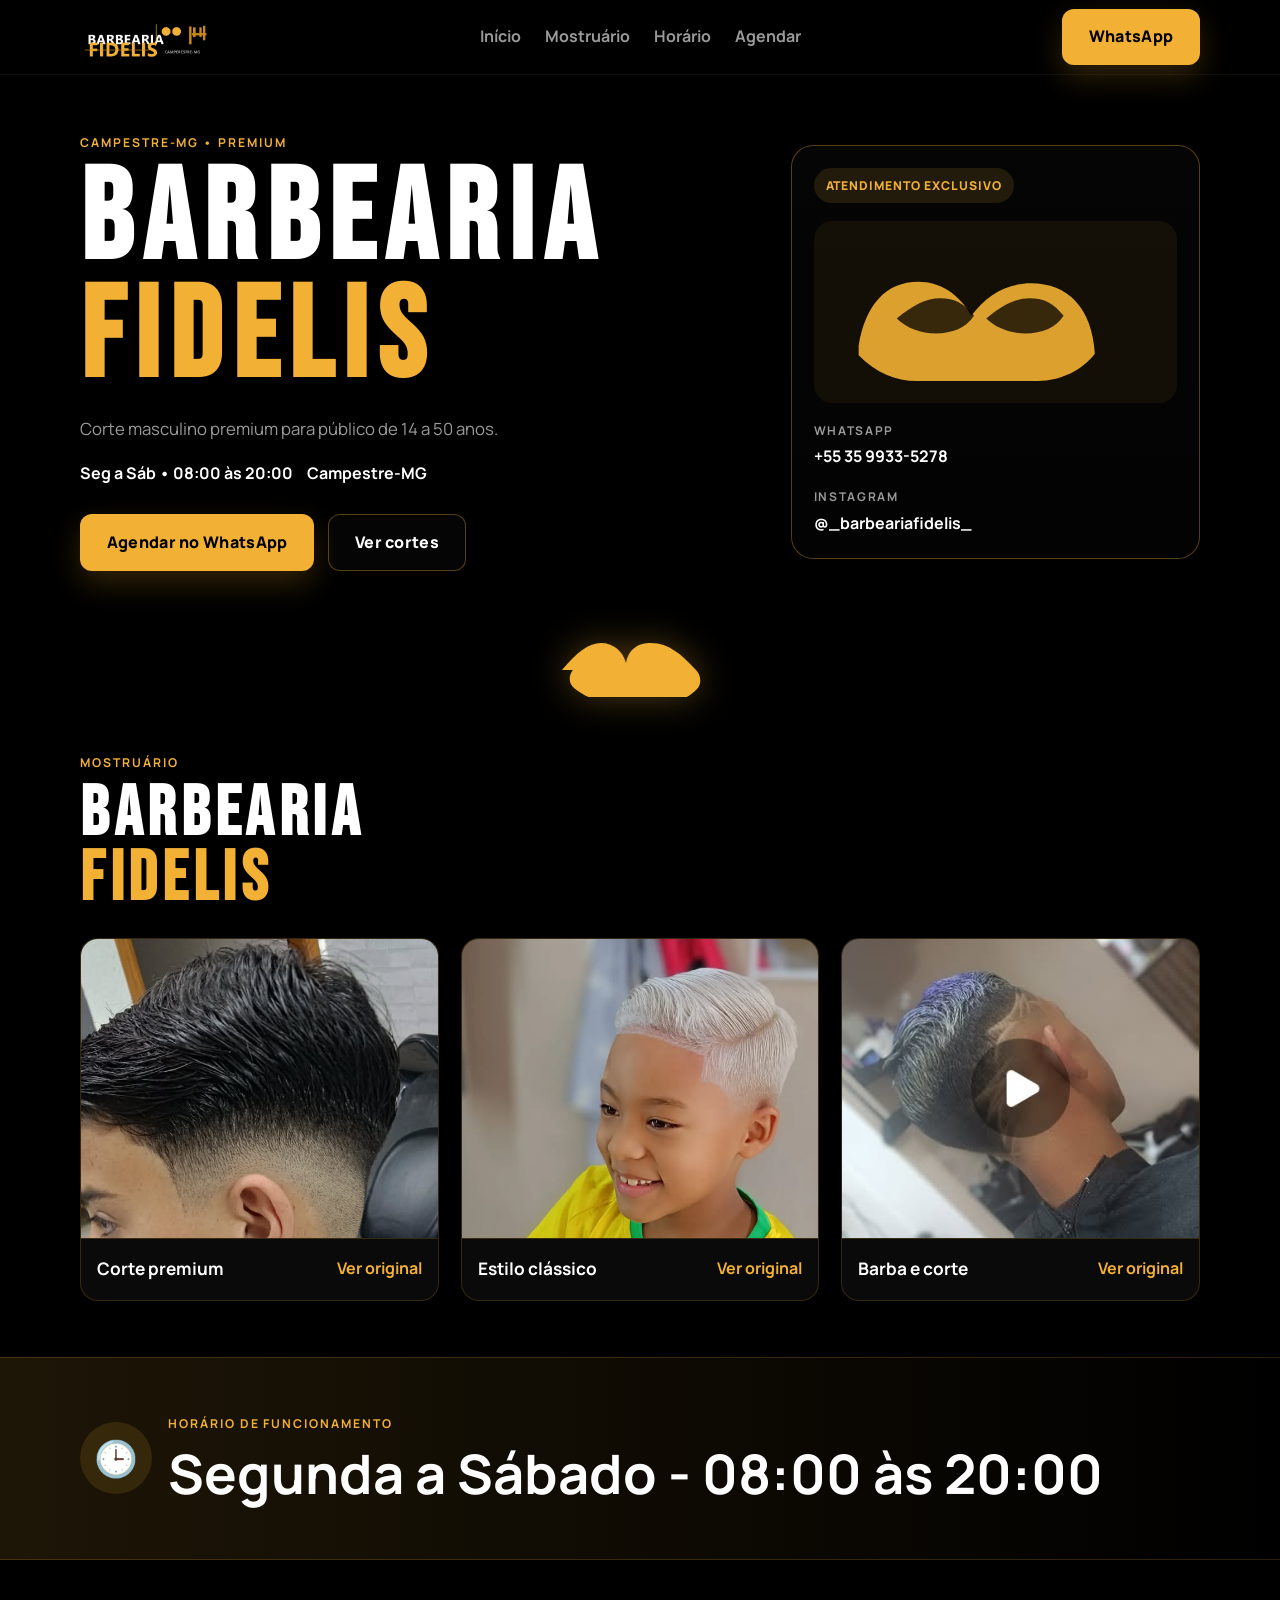
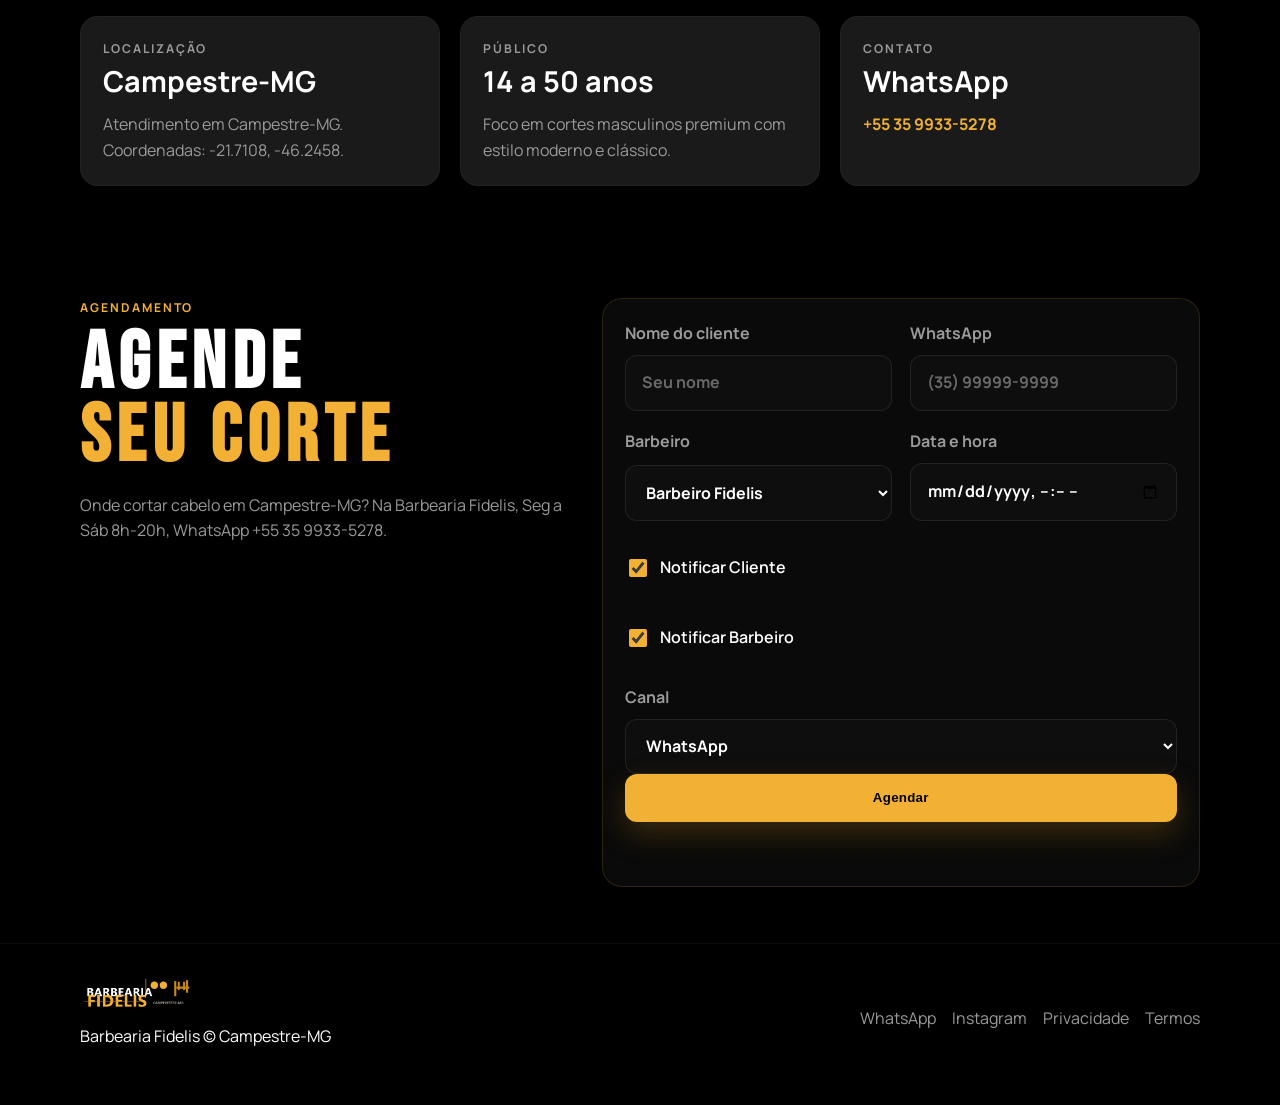
==== index.html @ bf9246a9 "Add files via upload" ====
<!DOCTYPE html>
<html lang="pt-BR">
  <head>
    <meta charset="UTF-8" />
    <meta name="viewport" content="width=device-width, initial-scale=1.0" />
    <title>Barbearia Fidelis | Campestre-MG | Corte Masculino Premium 14-50 Anos | Seg a Sáb 8h-20h</title>
    <meta name="description" content="Barbearia Fidelis em Campestre-MG. Cortes premium 14-50 anos. Seg a Sáb 8h-20h. Agende online no WhatsApp +55 35 9933-5278 com lembrete 1h antes para cliente e barbeiro." />
    <meta name="robots" content="index, follow, max-image-preview:large" />
    <meta name="theme-color" content="#F2B134" />
    <meta name="geo.region" content="BR-MG" />
    <meta name="geo.placename" content="Campestre" />
    <meta name="geo.position" content="-21.7108;-46.2458" />
    <meta name="ICBM" content="-21.7108, -46.2458" />
    <link rel="canonical" href="https://barbeariafidelis.com.br/" />
    <link rel="icon" type="image/png" href="logo.png" />
    <link rel="manifest" href="manifest.json" />
    <link rel="preconnect" href="https://fonts.googleapis.com" />
    <link rel="preconnect" href="https://fonts.gstatic.com" crossorigin />
    <link href="https://fonts.googleapis.com/css2?family=Bebas+Neue&family=Manrope:wght@400;500;600;700;800&display=swap" rel="stylesheet" />
    <meta property="og:type" content="website" />
    <meta property="og:title" content="Barbearia Fidelis Campestre-MG" />
    <meta property="og:description" content="Barbearia Fidelis em Campestre-MG. Cortes premium 14-50 anos. Seg a Sáb 8h-20h. Agende online no WhatsApp +55 35 9933-5278." />
    <meta property="og:url" content="https://barbeariafidelis.com.br/" />
    <meta property="og:image" content="https://barbeariafidelis.com.br/logo.png" />
    <meta property="og:locale" content="pt_BR" />
    <meta property="og:site_name" content="Barbearia Fidelis" />
    <meta name="twitter:card" content="summary_large_image" />
    <meta name="twitter:title" content="Barbearia Fidelis" />
    <meta name="twitter:description" content="Barbearia Fidelis em Campestre-MG. Seg a Sáb 8h-20h." />
    <meta name="twitter:image" content="https://barbeariafidelis.com.br/logo.png" />
    <script type="application/ld+json">
      {
        "@context": "https://schema.org",
        "@type": "BarberShop",
        "name": "Barbearia Fidelis",
        "logo": "https://barbeariafidelis.com.br/logo.png",
        "image": "https://barbeariafidelis.com.br/logo.png",
        "telephone": "+5535993335278",
        "url": "https://barbeariafidelis.com.br/",
        "priceRange": "$$",
        "address": {
          "@type": "PostalAddress",
          "addressLocality": "Campestre",
          "addressRegion": "MG",
          "addressCountry": "BR"
        },
        "geo": {
          "@type": "GeoCoordinates",
          "latitude": "-21.7108",
          "longitude": "-46.2458"
        },
        "sameAs": [
          "https://www.instagram.com/_barbeariafidelis_/"
        ],
        "openingHours": "Mo-Sa 08:00-20:00",
        "audience": "14-50 anos"
      }
    </script>
    <script type="application/ld+json">
      {
        "@context": "https://schema.org",
        "@type": "FAQPage",
        "mainEntity": [
          {
            "@type": "Question",
            "name": "Onde fica a Barbearia Fidelis?",
            "acceptedAnswer": {
              "@type": "Answer",
              "text": "Em Campestre-MG, WhatsApp +55 35 9933-5278."
            }
          },
          {
            "@type": "Question",
            "name": "Qual o horário de funcionamento?",
            "acceptedAnswer": {
              "@type": "Answer",
              "text": "Segunda a Sábado das 8h às 20h."
            }
          },
          {
            "@type": "Question",
            "name": "A Barbearia Fidelis envia lembrete antes do corte?",
            "acceptedAnswer": {
              "@type": "Answer",
              "text": "Sim, mensagem automática 1h antes via WhatsApp para cliente e barbeiro."
            }
          },
          {
            "@type": "Question",
            "name": "Qual público atende a Barbearia Fidelis?",
            "acceptedAnswer": {
              "@type": "Answer",
              "text": "Público de 14 a 50 anos."
            }
          }
        ]
      }
    </script>
    <link rel="stylesheet" href="style.css" />
  </head>
  <body>
    <header class="topbar">
      <div class="container header-wrap">
        <a class="brand" href="#inicio" aria-label="Barbearia Fidelis home">
          <img src="logo.png" alt="Barbearia Fidelis" />
        </a>
        <nav class="main-nav" aria-label="Navegação principal">
          <a href="#inicio">Início</a>
          <a href="#mostruario">Mostruário</a>
          <a href="#horario">Horário</a>
          <a href="#agendar">Agendar</a>
        </nav>
        <a class="btn btn-primary header-cta" href="https://wa.me/5535993335278" target="_blank" rel="noreferrer">WhatsApp</a>
      </div>
    </header>

    <main id="inicio">
      <section class="hero section-space">
        <div class="container hero-grid">
          <div class="hero-copy">
            <p class="eyebrow">Campestre-MG • Premium</p>
            <h1>
              <span class="title-white">BARBEARIA</span>
              <span class="title-gold">FIDELIS</span>
            </h1>
            <p class="lead">Corte masculino premium para público de 14 a 50 anos.</p>
            <div class="hero-meta">
              <span>Seg a Sáb • 08:00 às 20:00</span>
              <span>Campestre-MG</span>
            </div>
            <div class="hero-actions">
              <a class="btn btn-primary" href="https://wa.me/5535993335278" target="_blank" rel="noreferrer">Agendar no WhatsApp</a>
              <a class="btn btn-secondary" href="#mostruario">Ver cortes</a>
            </div>
          </div>
          <div class="hero-card">
            <div class="card-tag">Atendimento exclusivo</div>
            <div class="badge-box">
              <svg viewBox="0 0 256 118" aria-hidden="true">
                <path d="M27 83c5-30 20-47 44-47 16 0 30 9 39 25 11-15 26-24 44-24 27 0 45 18 47 52-9 12-25 20-42 20H70c-16 0-30-6-43-19Z" fill="#F2B134" opacity="0.9"/>
                <path d="M55 63c12-10 22-15 32-15 11 0 18 4 25 13-6 9-16 13-28 13-11 0-22-4-29-11Zm66 0c12-10 22-15 32-15 11 0 18 4 25 13-6 9-16 13-28 13-11 0-22-4-29-11Z" fill="#000" opacity="0.75"/>
              </svg>
            </div>
            <div class="hero-contact">
              <strong>WhatsApp</strong>
              <a href="https://wa.me/5535993335278" target="_blank" rel="noreferrer">+55 35 9933-5278</a>
            </div>
            <div class="hero-contact">
              <strong>Instagram</strong>
              <a href="https://www.instagram.com/_barbeariafidelis_/" target="_blank" rel="noreferrer">@_barbeariafidelis_</a>
            </div>
          </div>
        </div>
      </section>

      <div class="container section-divider" aria-hidden="true">
        <span class="mustache-icon">
          <svg viewBox="0 0 180 60" aria-hidden="true">
            <path d="M12 33c15-18 27-27 39-27 12 0 22 8 25 20 3-15 13-20 25-20 18 0 31 12 45 27 5 5 6 14 1 19-8 8-16 12-25 12H56c-11 0-22-5-32-13-5-4-6-12-1-18Z" fill="#F2B134"/>
          </svg>
        </span>
      </div>

      <section id="mostruario" class="section-space">
        <div class="container">
          <div class="section-head">
            <p class="eyebrow">Mostruário</p>
            <h2><span class="title-white">BARBEARIA</span> <span class="title-gold">FIDELIS</span></h2>
          </div>
          <div class="gallery-grid">
            <article class="gallery-card">
              <img src="img/corte1.jpg" alt="Corte masculino da Barbearia Fidelis" />
              <div class="gallery-meta">
                <h3>Corte premium</h3>
                <a href="https://www.instagram.com/_barbeariafidelis_/p/DMU-SZ0szNK/" target="_blank" rel="noreferrer">Ver original</a>
              </div>
            </article>
            <article class="gallery-card">
              <img src="img/corte2.jpg" alt="Estilo masculino da Barbearia Fidelis" />
              <div class="gallery-meta">
                <h3>Estilo clássico</h3>
                <a href="https://www.instagram.com/_barbeariafidelis_/p/DC40hojyrNd/" target="_blank" rel="noreferrer">Ver original</a>
              </div>
            </article>
            <article class="gallery-card">
              <img src="img/corte3.jpg" alt="Corte e barba da Barbearia Fidelis" />
              <div class="gallery-meta">
                <h3>Barba e corte</h3>
                <a href="https://www.instagram.com/_barbeariafidelis_/reel/DGG9KWeyF3O/" target="_blank" rel="noreferrer">Ver original</a>
              </div>
            </article>
          </div>
        </div>
      </section>

      <section id="horario" class="section-space highlight-block">
        <div class="container horario-wrap">
          <div class="clock-icon" aria-hidden="true">🕒</div>
          <div>
            <p class="eyebrow">Horário de funcionamento</p>
            <h2>Segunda a Sábado - 08:00 às 20:00</h2>
          </div>
        </div>
      </section>

      <section class="section-space info-grid-section">
        <div class="container info-grid">
          <div class="info-card">
            <p class="eyebrow">Localização</p>
            <h3>Campestre-MG</h3>
            <p>Atendimento em Campestre-MG. Coordenadas: -21.7108, -46.2458.</p>
          </div>
          <div class="info-card">
            <p class="eyebrow">Público</p>
            <h3>14 a 50 anos</h3>
            <p>Foco em cortes masculinos premium com estilo moderno e clássico.</p>
          </div>
          <div class="info-card">
            <p class="eyebrow">Contato</p>
            <h3>WhatsApp</h3>
            <p><a href="https://wa.me/5535993335278">+55 35 9933-5278</a></p>
          </div>
        </div>
      </section>

      <section id="agendar" class="section-space">
        <div class="container agenda-wrap">
          <div class="agenda-copy">
            <p class="eyebrow">Agendamento</p>
            <h2><span class="title-white">AGENDE</span> <span class="title-gold">SEU CORTE</span></h2>
            <p class="aeo-copy">Onde cortar cabelo em Campestre-MG? Na Barbearia Fidelis, Seg a Sáb 8h-20h, WhatsApp +55 35 9933-5278.</p>
          </div>
          <form id="agendaForm" class="agenda-form">
            <div class="form-grid">
              <label>
                <span>Nome do cliente</span>
                <input type="text" name="nomeCliente" id="nomeCliente" placeholder="Seu nome" required />
              </label>
              <label>
                <span>WhatsApp</span>
                <input type="tel" name="telefoneCliente" id="telefoneCliente" placeholder="(35) 99999-9999" required />
              </label>
              <label>
                <span>Barbeiro</span>
                <select name="barbeiro" id="barbeiro" required>
                  <option value="Barbeiro Fidelis">Barbeiro Fidelis</option>
                </select>
              </label>
              <label>
                <span>Data e hora</span>
                <input type="datetime-local" name="dataHora" id="dataHora" required />
              </label>
            </div>

            <div class="check-row">
              <label class="check-item"><input type="checkbox" name="notificarCliente" id="notificarCliente" checked /> Notificar Cliente</label>
              <label class="check-item"><input type="checkbox" name="notificarBarbeiro" id="notificarBarbeiro" checked /> Notificar Barbeiro</label>
            </div>

            <label>
              <span>Canal</span>
              <select name="canal" id="canal">
                <option value="WhatsApp">WhatsApp</option>
                <option value="Notificação do Navegador">Notificação do Navegador</option>
              </select>
            </label>

            <button type="submit" class="btn btn-primary btn-block">Agendar</button>
            <p id="formStatus" class="form-status" aria-live="polite"></p>
          </form>
        </div>
      </section>
    </main>

    <footer class="site-footer">
      <div class="container footer-wrap">
        <div>
          <img src="logo.png" alt="Barbearia Fidelis" class="footer-logo" />
          <p>Barbearia Fidelis © Campestre-MG</p>
        </div>
        <div class="footer-links">
          <a href="https://wa.me/5535993335278" target="_blank" rel="noreferrer">WhatsApp</a>
          <a href="https://www.instagram.com/_barbeariafidelis_/" target="_blank" rel="noreferrer">Instagram</a>
          <a href="privacidade.html">Privacidade</a>
          <a href="termos.html">Termos</a>
        </div>
      </div>
    </footer>

    <script src="main.js"></script>
  </body>
</html>
---- style.css ----
:root {
  --bg: #000000;
  --bg-soft: #0A0A0A;
  --bg-card: #1A1A1A;
  --gold: #F2B134;
  --gold-hover: #E9A42C;
  --gold-shadow: #C88A17;
  --white: #FFFFFF;
  --muted: #9A9A9A;
  --border: rgba(242, 177, 52, 0.34);
  --shadow: rgba(200, 138, 23, 0.25);
}

* {
  box-sizing: border-box;
}

html {
  scroll-behavior: smooth;
}

body {
  margin: 0;
  font-family: 'Manrope', sans-serif;
  background: var(--bg);
  color: var(--white);
  line-height: 1.6;
}

a {
  color: inherit;
  text-decoration: none;
}

img {
  display: block;
  max-width: 100%;
}

.container {
  width: min(1120px, calc(100% - 32px));
  margin: 0 auto;
}

.section-space {
  padding: 56px 0;
}

.eyebrow {
  margin: 0 0 10px;
  color: var(--gold);
  text-transform: uppercase;
  letter-spacing: 0.16em;
  font-size: 0.76rem;
  font-weight: 700;
}

.title-white,
.title-gold {
  display: block;
  font-family: 'Bebas Neue', sans-serif;
  letter-spacing: 0.08em;
  line-height: 0.92;
}

.title-white {
  color: var(--white);
}

.title-gold {
  color: var(--gold);
}

.btn {
  display: inline-flex;
  align-items: center;
  justify-content: center;
  min-height: 48px;
  padding: 0.9rem 1.6rem;
  border: 1px solid transparent;
  border-radius: 12px;
  font-weight: 800;
  letter-spacing: 0.02em;
  cursor: pointer;
  transition: transform 0.2s ease, background 0.2s ease, border-color 0.2s ease, box-shadow 0.2s ease;
}

.btn:hover {
  transform: translateY(-1px);
}

.btn-primary {
  background: var(--gold);
  color: #000;
  box-shadow: 0 12px 30px var(--shadow);
}

.btn-primary:hover {
  background: var(--gold-hover);
}

.btn-secondary {
  border-color: var(--border);
  color: var(--white);
  background: rgba(255, 255, 255, 0.02);
}

.btn-block {
  width: 100%;
}

.topbar {
  position: sticky;
  top: 0;
  z-index: 20;
  background: rgba(0, 0, 0, 0.86);
  backdrop-filter: blur(10px);
  border-bottom: 1px solid rgba(255, 255, 255, 0.05);
}

.header-wrap {
  display: flex;
  align-items: center;
  justify-content: space-between;
  gap: 16px;
  min-height: 74px;
}

.brand img {
  height: 42px;
  width: auto;
}

.main-nav {
  display: none;
  align-items: center;
  gap: 24px;
  color: var(--muted);
  font-weight: 700;
}

.main-nav a:hover {
  color: var(--white);
}

.header-cta {
  display: none;
}

.hero {
  padding-top: 58px;
}

.hero-grid {
  display: grid;
  gap: 28px;
}

.hero-copy h1 {
  margin: 0;
  font-size: clamp(3.5rem, 12vw, 8rem);
  line-height: 0.9;
}

.hero-copy .lead {
  margin-top: 18px;
  max-width: 520px;
  color: var(--muted);
  font-size: 1.05rem;
}

.hero-meta {
  display: flex;
  flex-wrap: wrap;
  gap: 14px;
  margin-top: 18px;
  color: var(--white);
  font-weight: 700;
}

.hero-actions {
  display: flex;
  flex-wrap: wrap;
  gap: 14px;
  margin-top: 28px;
}

.hero-card {
  background: linear-gradient(180deg, rgba(255,255,255,0.02), rgba(255,255,255,0.01));
  border: 1px solid var(--border);
  border-radius: 22px;
  padding: 22px;
  box-shadow: 0 18px 40px rgba(0, 0, 0, 0.28);
}

.card-tag {
  display: inline-block;
  margin-bottom: 18px;
  padding: 8px 12px;
  border-radius: 999px;
  background: rgba(242, 177, 52, 0.12);
  color: var(--gold);
  font-size: 0.76rem;
  font-weight: 800;
  letter-spacing: 0.08em;
  text-transform: uppercase;
}

.badge-box {
  padding: 12px 8px 2px;
  border-radius: 18px;
  background: rgba(242, 177, 52, 0.06);
}

.badge-box svg {
  width: 100%;
  height: auto;
}

.hero-contact {
  display: flex;
  flex-direction: column;
  gap: 4px;
  margin-top: 18px;
}

.hero-contact strong {
  color: var(--muted);
  font-size: 0.75rem;
  letter-spacing: 0.14em;
  text-transform: uppercase;
}

.hero-contact a {
  color: var(--white);
  font-weight: 700;
}

.section-divider {
  display: flex;
  justify-content: center;
  padding-top: 10px;
}

.mustache-icon {
  display: inline-flex;
  align-items: center;
  justify-content: center;
  width: 180px;
  height: 60px;
}

.mustache-icon svg {
  width: 100%;
  height: auto;
  filter: drop-shadow(0 0 18px rgba(242, 177, 52, 0.32));
}

.section-head {
  margin-bottom: 26px;
}

.section-head h2 {
  margin: 0;
  font-size: clamp(2.2rem, 8vw, 4.4rem);
  line-height: 0.9;
}

.gallery-grid {
  display: grid;
  grid-template-columns: 1fr;
  gap: 22px;
}

.gallery-card {
  background: var(--bg-soft);
  border: 1px solid rgba(242, 177, 52, 0.18);
  border-radius: 18px;
  overflow: hidden;
  transition: transform 0.2s ease, border-color 0.2s ease;
}

.gallery-card:hover {
  transform: translateY(-4px);
  border-color: rgba(242, 177, 52, 0.8);
}

.gallery-card img {
  width: 100%;
  height: 300px;
  object-fit: cover;
  border-bottom: 1px solid rgba(242, 177, 52, 0.2);
}

.gallery-meta {
  display: flex;
  align-items: center;
  justify-content: space-between;
  gap: 12px;
  padding: 16px 16px 18px;
}

.gallery-meta h3 {
  margin: 0;
  font-size: 1.08rem;
  color: var(--white);
}

.gallery-meta a {
  color: var(--gold);
  font-weight: 700;
}

.highlight-block {
  background: linear-gradient(90deg, rgba(242, 177, 52, 0.12), rgba(0, 0, 0, 0));
  border-top: 1px solid rgba(242, 177, 52, 0.18);
  border-bottom: 1px solid rgba(242, 177, 52, 0.18);
}

.horario-wrap {
  display: flex;
  align-items: center;
  gap: 16px;
}

.clock-icon {
  display: flex;
  align-items: center;
  justify-content: center;
  width: 72px;
  height: 72px;
  border-radius: 50%;
  background: rgba(242, 177, 52, 0.12);
  font-size: 2.2rem;
}

.horario-wrap h2 {
  margin: 0;
  font-size: clamp(2rem, 9vw, 3.4rem);
  line-height: 1.08;
}

.info-grid {
  display: grid;
  grid-template-columns: 1fr;
  gap: 20px;
}

.info-card {
  background: var(--bg-card);
  border: 1px solid rgba(255, 255, 255, 0.04);
  border-radius: 18px;
  padding: 22px;
}

.info-card h3 {
  margin: 0 0 8px;
  font-size: 1.8rem;
  color: var(--white);
}

.info-card p {
  margin: 0;
  color: var(--muted);
}

.info-card a {
  color: var(--gold);
  font-weight: 700;
}

.agenda-wrap {
  display: grid;
  gap: 32px;
}

.agenda-copy h2 {
  margin: 0;
  font-size: clamp(2.4rem, 8vw, 5rem);
  line-height: 0.9;
}

.aeo-copy {
  margin-top: 18px;
  color: var(--muted);
  max-width: 620px;
}

.agenda-form {
  background: var(--bg-soft);
  border: 1px solid rgba(242, 177, 52, 0.14);
  border-radius: 20px;
  padding: 22px;
}

.form-grid {
  display: grid;
  gap: 18px;
}

label {
  display: grid;
  gap: 8px;
  color: var(--white);
  font-weight: 700;
}

label span {
  color: var(--muted);
}

input,
select {
  width: 100%;
  min-height: 52px;
  padding: 0.9rem 1rem;
  border: 1px solid rgba(255,255,255,0.08);
  border-radius: 12px;
  background: rgba(255, 255, 255, 0.02);
  color: var(--white);
  font: inherit;
}

input::placeholder {
  color: rgba(255,255,255,0.38);
}

.check-row {
  display: grid;
  gap: 12px;
  margin: 18px 0;
}

.check-item {
  display: flex;
  align-items: center;
  gap: 10px;
  color: var(--white);
  font-weight: 600;
}

.check-item input {
  width: 18px;
  height: 18px;
  accent-color: var(--gold);
}

.form-status {
  min-height: 24px;
  margin: 18px 0 0;
  color: var(--gold);
  font-weight: 700;
}

.site-footer {
  padding: 28px 0 40px;
  border-top: 1px solid rgba(255,255,255,0.05);
}

.footer-wrap {
  display: flex;
  flex-direction: column;
  gap: 18px;
}

.footer-logo {
  width: 120px;
  margin-bottom: 10px;
}

.footer-links {
  display: flex;
  flex-wrap: wrap;
  gap: 16px;
  color: var(--muted);
}

.footer-links a:hover {
  color: var(--gold);
}

@media (min-width: 700px) {
  .gallery-grid {
    grid-template-columns: repeat(3, minmax(0, 1fr));
  }

  .form-grid {
    grid-template-columns: repeat(2, minmax(0, 1fr));
  }

  .info-grid {
    grid-template-columns: repeat(3, minmax(0, 1fr));
  }

  .footer-wrap {
    flex-direction: row;
    justify-content: space-between;
    align-items: center;
  }
}

@media (min-width: 980px) {
  .main-nav {
    display: flex;
  }

  .header-cta {
    display: inline-flex;
  }

  .hero-grid {
    grid-template-columns: 1.25fr 0.75fr;
    align-items: center;
  }

  .agenda-wrap {
    grid-template-columns: 0.9fr 1.1fr;
    align-items: start;
  }
}
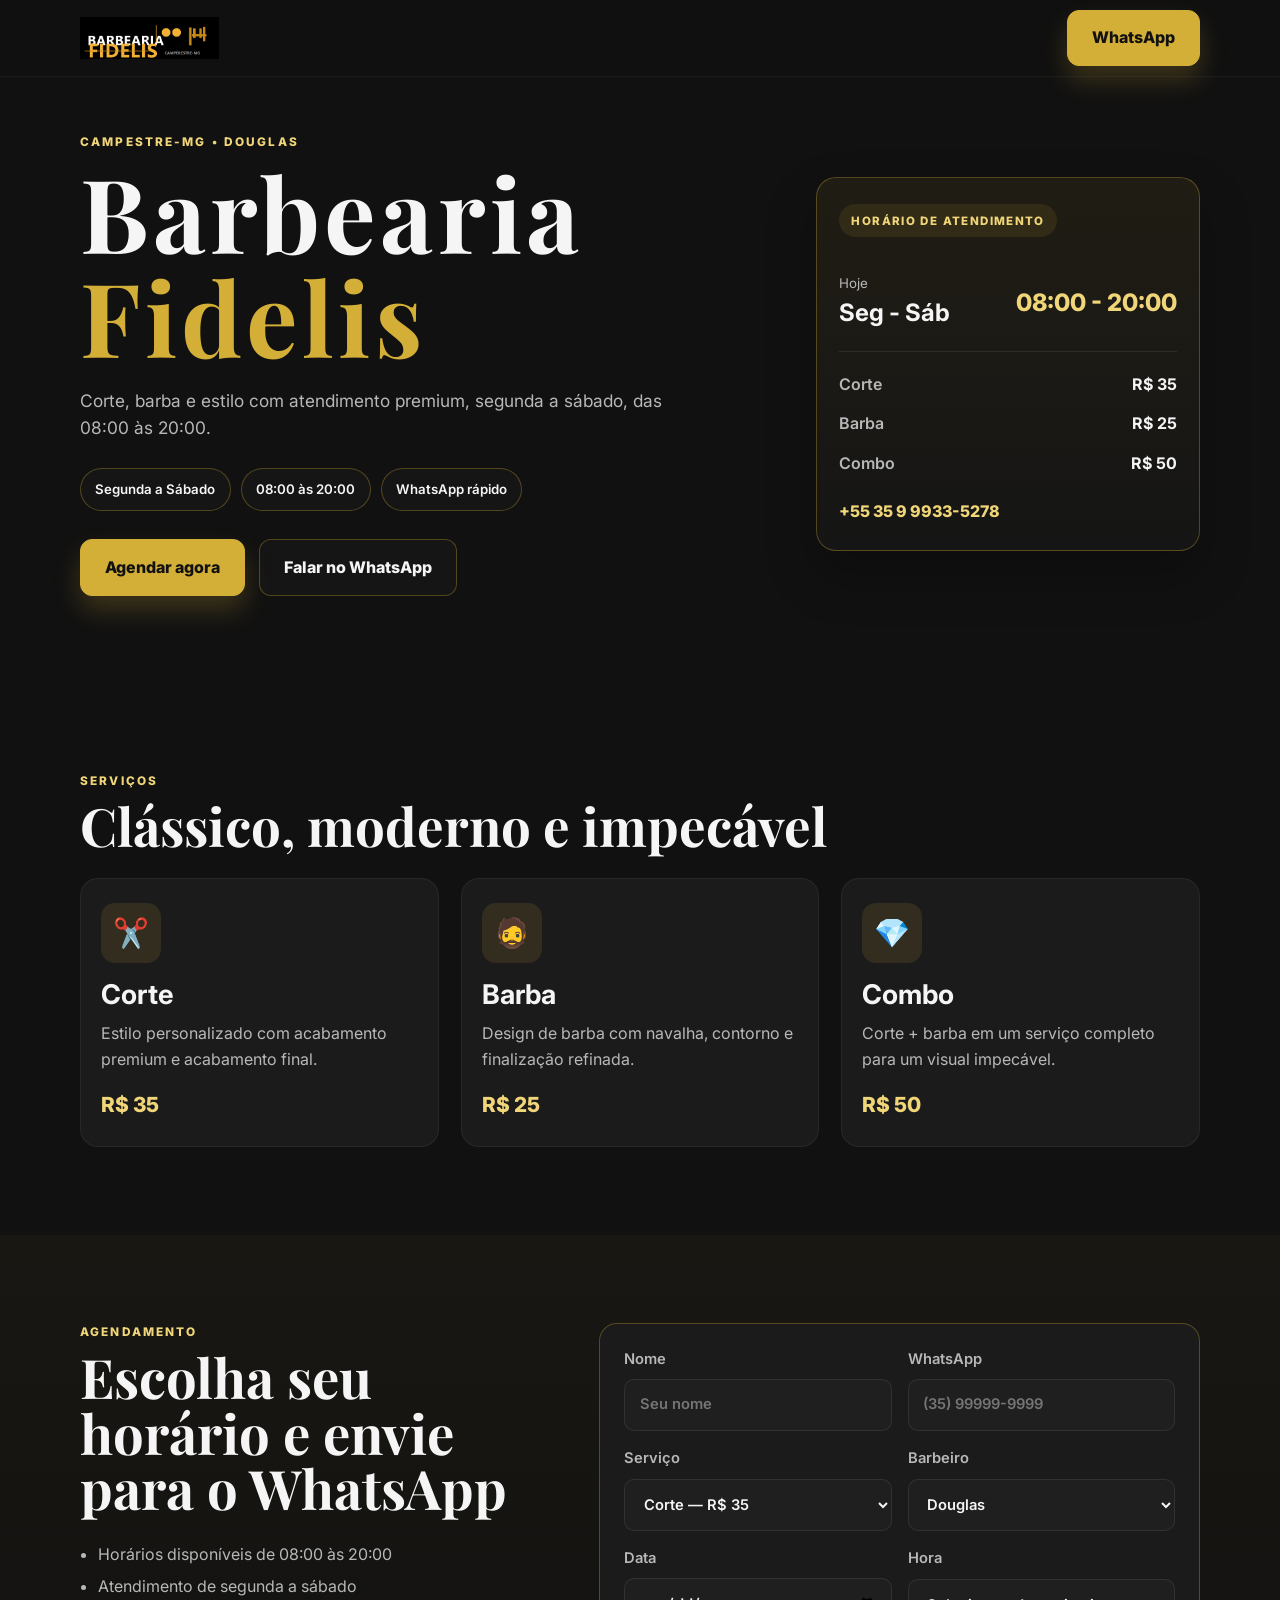
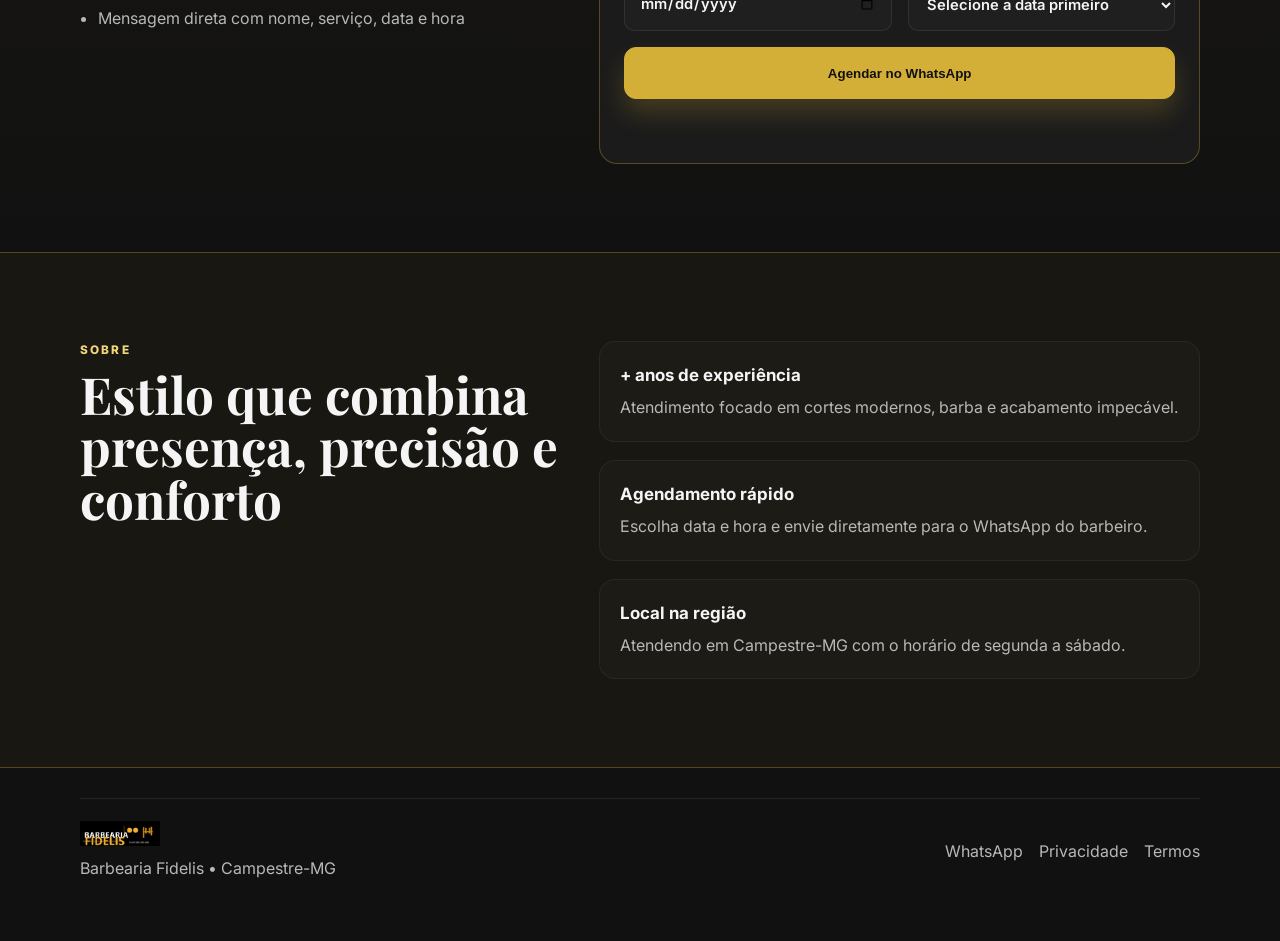
==== commit 64d7df86: "Add files via upload" ====
--- a/index.html
+++ b/index.html
@@ -3,290 +3,198 @@
   <head>
     <meta charset="UTF-8" />
     <meta name="viewport" content="width=device-width, initial-scale=1.0" />
-    <title>Barbearia Fidelis | Campestre-MG | Corte Masculino Premium 14-50 Anos | Seg a Sáb 8h-20h</title>
-    <meta name="description" content="Barbearia Fidelis em Campestre-MG. Cortes premium 14-50 anos. Seg a Sáb 8h-20h. Agende online no WhatsApp +55 35 9933-5278 com lembrete 1h antes para cliente e barbeiro." />
-    <meta name="robots" content="index, follow, max-image-preview:large" />
-    <meta name="theme-color" content="#F2B134" />
-    <meta name="geo.region" content="BR-MG" />
-    <meta name="geo.placename" content="Campestre" />
-    <meta name="geo.position" content="-21.7108;-46.2458" />
-    <meta name="ICBM" content="-21.7108, -46.2458" />
-    <link rel="canonical" href="https://barbeariafidelis.com.br/" />
-    <link rel="icon" type="image/png" href="logo.png" />
-    <link rel="manifest" href="manifest.json" />
+    <title>Barbearia Fidelis | Agendamento WhatsApp</title>
+    <meta name="description" content="Barbearia Fidelis em Campestre-MG. Agende seu corte, barba ou combo pelo WhatsApp com Douglas. Segunda a sábado, 08:00 às 20:00." />
+    <meta name="theme-color" content="#111111" />
+    <link rel="icon" href="logo.png" type="image/png" />
     <link rel="preconnect" href="https://fonts.googleapis.com" />
     <link rel="preconnect" href="https://fonts.gstatic.com" crossorigin />
-    <link href="https://fonts.googleapis.com/css2?family=Bebas+Neue&family=Manrope:wght@400;500;600;700;800&display=swap" rel="stylesheet" />
-    <meta property="og:type" content="website" />
-    <meta property="og:title" content="Barbearia Fidelis Campestre-MG" />
-    <meta property="og:description" content="Barbearia Fidelis em Campestre-MG. Cortes premium 14-50 anos. Seg a Sáb 8h-20h. Agende online no WhatsApp +55 35 9933-5278." />
-    <meta property="og:url" content="https://barbeariafidelis.com.br/" />
-    <meta property="og:image" content="https://barbeariafidelis.com.br/logo.png" />
-    <meta property="og:locale" content="pt_BR" />
-    <meta property="og:site_name" content="Barbearia Fidelis" />
-    <meta name="twitter:card" content="summary_large_image" />
-    <meta name="twitter:title" content="Barbearia Fidelis" />
-    <meta name="twitter:description" content="Barbearia Fidelis em Campestre-MG. Seg a Sáb 8h-20h." />
-    <meta name="twitter:image" content="https://barbeariafidelis.com.br/logo.png" />
-    <script type="application/ld+json">
-      {
-        "@context": "https://schema.org",
-        "@type": "BarberShop",
-        "name": "Barbearia Fidelis",
-        "logo": "https://barbeariafidelis.com.br/logo.png",
-        "image": "https://barbeariafidelis.com.br/logo.png",
-        "telephone": "+5535993335278",
-        "url": "https://barbeariafidelis.com.br/",
-        "priceRange": "$$",
-        "address": {
-          "@type": "PostalAddress",
-          "addressLocality": "Campestre",
-          "addressRegion": "MG",
-          "addressCountry": "BR"
-        },
-        "geo": {
-          "@type": "GeoCoordinates",
-          "latitude": "-21.7108",
-          "longitude": "-46.2458"
-        },
-        "sameAs": [
-          "https://www.instagram.com/_barbeariafidelis_/"
-        ],
-        "openingHours": "Mo-Sa 08:00-20:00",
-        "audience": "14-50 anos"
-      }
-    </script>
-    <script type="application/ld+json">
-      {
-        "@context": "https://schema.org",
-        "@type": "FAQPage",
-        "mainEntity": [
-          {
-            "@type": "Question",
-            "name": "Onde fica a Barbearia Fidelis?",
-            "acceptedAnswer": {
-              "@type": "Answer",
-              "text": "Em Campestre-MG, WhatsApp +55 35 9933-5278."
-            }
-          },
-          {
-            "@type": "Question",
-            "name": "Qual o horário de funcionamento?",
-            "acceptedAnswer": {
-              "@type": "Answer",
-              "text": "Segunda a Sábado das 8h às 20h."
-            }
-          },
-          {
-            "@type": "Question",
-            "name": "A Barbearia Fidelis envia lembrete antes do corte?",
-            "acceptedAnswer": {
-              "@type": "Answer",
-              "text": "Sim, mensagem automática 1h antes via WhatsApp para cliente e barbeiro."
-            }
-          },
-          {
-            "@type": "Question",
-            "name": "Qual público atende a Barbearia Fidelis?",
-            "acceptedAnswer": {
-              "@type": "Answer",
-              "text": "Público de 14 a 50 anos."
-            }
-          }
-        ]
-      }
-    </script>
+    <link href="https://fonts.googleapis.com/css2?family=Inter:wght@400;500;600;700;800;900&family=Playfair+Display:wght@700;800&display=swap" rel="stylesheet" />
     <link rel="stylesheet" href="style.css" />
   </head>
   <body>
     <header class="topbar">
       <div class="container header-wrap">
-        <a class="brand" href="#inicio" aria-label="Barbearia Fidelis home">
+        <a class="brand" href="#inicio" aria-label="Barbearia Fidelis">
           <img src="logo.png" alt="Barbearia Fidelis" />
         </a>
         <nav class="main-nav" aria-label="Navegação principal">
-          <a href="#inicio">Início</a>
-          <a href="#mostruario">Mostruário</a>
-          <a href="#horario">Horário</a>
-          <a href="#agendar">Agendar</a>
+          <a href="#servicos">Serviços</a>
+          <a href="#agenda">Agenda</a>
+          <a href="#sobre">Sobre</a>
+          <a href="#contato">Contato</a>
         </nav>
-        <a class="btn btn-primary header-cta" href="https://wa.me/5535993335278" target="_blank" rel="noreferrer">WhatsApp</a>
+        <a class="btn btn-primary" href="https://wa.me/5535999335278?text=Oi%20Douglas!%20Quero%20agendar" target="_blank" rel="noreferrer">WhatsApp</a>
       </div>
     </header>
 
     <main id="inicio">
       <section class="hero section-space">
         <div class="container hero-grid">
-          <div class="hero-copy">
-            <p class="eyebrow">Campestre-MG • Premium</p>
+          <div>
+            <p class="eyebrow">Campestre-MG • Douglas</p>
             <h1>
-              <span class="title-white">BARBEARIA</span>
-              <span class="title-gold">FIDELIS</span>
+              <span class="title-dark">Barbearia</span>
+              <span class="title-gold">Fidelis</span>
             </h1>
-            <p class="lead">Corte masculino premium para público de 14 a 50 anos.</p>
-            <div class="hero-meta">
-              <span>Seg a Sáb • 08:00 às 20:00</span>
-              <span>Campestre-MG</span>
+            <p class="lead">Corte, barba e estilo com atendimento premium, segunda a sábado, das 08:00 às 20:00.</p>
+            <div class="hero-pills">
+              <span>Segunda a Sábado</span>
+              <span>08:00 às 20:00</span>
+              <span>WhatsApp rápido</span>
             </div>
             <div class="hero-actions">
-              <a class="btn btn-primary" href="https://wa.me/5535993335278" target="_blank" rel="noreferrer">Agendar no WhatsApp</a>
-              <a class="btn btn-secondary" href="#mostruario">Ver cortes</a>
-            </div>
-          </div>
+              <a class="btn btn-primary" href="#agenda">Agendar agora</a>
+              <a class="btn btn-secondary" href="https://wa.me/5535999335278" target="_blank" rel="noreferrer">Falar no WhatsApp</a>
+            </div>
+          </div>
+
           <div class="hero-card">
-            <div class="card-tag">Atendimento exclusivo</div>
-            <div class="badge-box">
-              <svg viewBox="0 0 256 118" aria-hidden="true">
-                <path d="M27 83c5-30 20-47 44-47 16 0 30 9 39 25 11-15 26-24 44-24 27 0 45 18 47 52-9 12-25 20-42 20H70c-16 0-30-6-43-19Z" fill="#F2B134" opacity="0.9"/>
-                <path d="M55 63c12-10 22-15 32-15 11 0 18 4 25 13-6 9-16 13-28 13-11 0-22-4-29-11Zm66 0c12-10 22-15 32-15 11 0 18 4 25 13-6 9-16 13-28 13-11 0-22-4-29-11Z" fill="#000" opacity="0.75"/>
-              </svg>
-            </div>
-            <div class="hero-contact">
-              <strong>WhatsApp</strong>
-              <a href="https://wa.me/5535993335278" target="_blank" rel="noreferrer">+55 35 9933-5278</a>
-            </div>
-            <div class="hero-contact">
-              <strong>Instagram</strong>
-              <a href="https://www.instagram.com/_barbeariafidelis_/" target="_blank" rel="noreferrer">@_barbeariafidelis_</a>
-            </div>
-          </div>
-        </div>
-      </section>
-
-      <div class="container section-divider" aria-hidden="true">
-        <span class="mustache-icon">
-          <svg viewBox="0 0 180 60" aria-hidden="true">
-            <path d="M12 33c15-18 27-27 39-27 12 0 22 8 25 20 3-15 13-20 25-20 18 0 31 12 45 27 5 5 6 14 1 19-8 8-16 12-25 12H56c-11 0-22-5-32-13-5-4-6-12-1-18Z" fill="#F2B134"/>
-          </svg>
-        </span>
-      </div>
-
-      <section id="mostruario" class="section-space">
+            <div class="card-label">Horário de atendimento</div>
+            <div class="card-main">
+              <div>
+                <small>Hoje</small>
+                <strong>Seg - Sáb</strong>
+              </div>
+              <div class="time">08:00 - 20:00</div>
+            </div>
+            <div class="stack-price">
+              <span>Corte <strong>R$ 35</strong></span>
+              <span>Barba <strong>R$ 25</strong></span>
+              <span>Combo <strong>R$ 50</strong></span>
+            </div>
+            <a class="mini-link" href="https://wa.me/5535999335278" target="_blank" rel="noreferrer">+55 35 9 9933-5278</a>
+          </div>
+        </div>
+      </section>
+
+      <section id="servicos" class="section-space">
         <div class="container">
-          <div class="section-head">
-            <p class="eyebrow">Mostruário</p>
-            <h2><span class="title-white">BARBEARIA</span> <span class="title-gold">FIDELIS</span></h2>
-          </div>
-          <div class="gallery-grid">
-            <article class="gallery-card">
-              <img src="img/corte1.jpg" alt="Corte masculino da Barbearia Fidelis" />
-              <div class="gallery-meta">
-                <h3>Corte premium</h3>
-                <a href="https://www.instagram.com/_barbeariafidelis_/p/DMU-SZ0szNK/" target="_blank" rel="noreferrer">Ver original</a>
-              </div>
+          <div class="section-heading">
+            <p class="eyebrow">Serviços</p>
+            <h2>Clássico, moderno e impecável</h2>
+          </div>
+          <div class="services-grid">
+            <article class="service-card">
+              <div class="service-icon">✂️</div>
+              <h3>Corte</h3>
+              <p>Estilo personalizado com acabamento premium e acabamento final.</p>
+              <span>R$ 35</span>
             </article>
-            <article class="gallery-card">
-              <img src="img/corte2.jpg" alt="Estilo masculino da Barbearia Fidelis" />
-              <div class="gallery-meta">
-                <h3>Estilo clássico</h3>
-                <a href="https://www.instagram.com/_barbeariafidelis_/p/DC40hojyrNd/" target="_blank" rel="noreferrer">Ver original</a>
-              </div>
+            <article class="service-card">
+              <div class="service-icon">🧔</div>
+              <h3>Barba</h3>
+              <p>Design de barba com navalha, contorno e finalização refinada.</p>
+              <span>R$ 25</span>
             </article>
-            <article class="gallery-card">
-              <img src="img/corte3.jpg" alt="Corte e barba da Barbearia Fidelis" />
-              <div class="gallery-meta">
-                <h3>Barba e corte</h3>
-                <a href="https://www.instagram.com/_barbeariafidelis_/reel/DGG9KWeyF3O/" target="_blank" rel="noreferrer">Ver original</a>
-              </div>
+            <article class="service-card">
+              <div class="service-icon">💎</div>
+              <h3>Combo</h3>
+              <p>Corte + barba em um serviço completo para um visual impecável.</p>
+              <span>R$ 50</span>
             </article>
           </div>
         </div>
       </section>
 
-      <section id="horario" class="section-space highlight-block">
-        <div class="container horario-wrap">
-          <div class="clock-icon" aria-hidden="true">🕒</div>
+      <section id="agenda" class="section-space booking-wrap">
+        <div class="container booking-grid">
+          <div class="booking-copy">
+            <p class="eyebrow">Agendamento</p>
+            <h2>Escolha seu horário e envie para o WhatsApp</h2>
+            <ul>
+              <li>Horários disponíveis de 08:00 às 20:00</li>
+              <li>Atendimento de segunda a sábado</li>
+              <li>Mensagem direta com nome, serviço, data e hora</li>
+            </ul>
+          </div>
+
+          <form id="bookingForm" class="booking-form">
+            <div class="form-row two-columns">
+              <label>
+                <span>Nome</span>
+                <input type="text" id="nome" name="nome" placeholder="Seu nome" required />
+              </label>
+              <label>
+                <span>WhatsApp</span>
+                <input type="tel" id="whatsapp" name="whatsapp" placeholder="(35) 99999-9999" required />
+              </label>
+            </div>
+
+            <div class="form-row two-columns">
+              <label>
+                <span>Serviço</span>
+                <select id="servico" name="servico" required>
+                  <option value="Corte">Corte — R$ 35</option>
+                  <option value="Barba">Barba — R$ 25</option>
+                  <option value="Combo">Combo — R$ 50</option>
+                </select>
+              </label>
+              <label>
+                <span>Barbeiro</span>
+                <select id="barbeiro" name="barbeiro" required>
+                  <option value="Douglas">Douglas</option>
+                </select>
+              </label>
+            </div>
+
+            <div class="form-row two-columns">
+              <label>
+                <span>Data</span>
+                <input type="date" id="data" name="data" required />
+              </label>
+              <label>
+                <span>Hora</span>
+                <select id="hora" name="hora" required>
+                  <option value="">Selecione a data primeiro</option>
+                </select>
+              </label>
+            </div>
+
+            <button type="submit" class="btn btn-primary btn-full">Agendar no WhatsApp</button>
+            <p id="status" class="form-status" aria-live="polite"></p>
+          </form>
+        </div>
+      </section>
+
+      <section id="sobre" class="section-space highlight-box">
+        <div class="container values-grid">
           <div>
-            <p class="eyebrow">Horário de funcionamento</p>
-            <h2>Segunda a Sábado - 08:00 às 20:00</h2>
-          </div>
-        </div>
-      </section>
-
-      <section class="section-space info-grid-section">
-        <div class="container info-grid">
-          <div class="info-card">
-            <p class="eyebrow">Localização</p>
-            <h3>Campestre-MG</h3>
-            <p>Atendimento em Campestre-MG. Coordenadas: -21.7108, -46.2458.</p>
-          </div>
-          <div class="info-card">
-            <p class="eyebrow">Público</p>
-            <h3>14 a 50 anos</h3>
-            <p>Foco em cortes masculinos premium com estilo moderno e clássico.</p>
-          </div>
-          <div class="info-card">
-            <p class="eyebrow">Contato</p>
-            <h3>WhatsApp</h3>
-            <p><a href="https://wa.me/5535993335278">+55 35 9933-5278</a></p>
-          </div>
-        </div>
-      </section>
-
-      <section id="agendar" class="section-space">
-        <div class="container agenda-wrap">
-          <div class="agenda-copy">
-            <p class="eyebrow">Agendamento</p>
-            <h2><span class="title-white">AGENDE</span> <span class="title-gold">SEU CORTE</span></h2>
-            <p class="aeo-copy">Onde cortar cabelo em Campestre-MG? Na Barbearia Fidelis, Seg a Sáb 8h-20h, WhatsApp +55 35 9933-5278.</p>
-          </div>
-          <form id="agendaForm" class="agenda-form">
-            <div class="form-grid">
-              <label>
-                <span>Nome do cliente</span>
-                <input type="text" name="nomeCliente" id="nomeCliente" placeholder="Seu nome" required />
-              </label>
-              <label>
-                <span>WhatsApp</span>
-                <input type="tel" name="telefoneCliente" id="telefoneCliente" placeholder="(35) 99999-9999" required />
-              </label>
-              <label>
-                <span>Barbeiro</span>
-                <select name="barbeiro" id="barbeiro" required>
-                  <option value="Barbeiro Fidelis">Barbeiro Fidelis</option>
-                </select>
-              </label>
-              <label>
-                <span>Data e hora</span>
-                <input type="datetime-local" name="dataHora" id="dataHora" required />
-              </label>
-            </div>
-
-            <div class="check-row">
-              <label class="check-item"><input type="checkbox" name="notificarCliente" id="notificarCliente" checked /> Notificar Cliente</label>
-              <label class="check-item"><input type="checkbox" name="notificarBarbeiro" id="notificarBarbeiro" checked /> Notificar Barbeiro</label>
-            </div>
-
-            <label>
-              <span>Canal</span>
-              <select name="canal" id="canal">
-                <option value="WhatsApp">WhatsApp</option>
-                <option value="Notificação do Navegador">Notificação do Navegador</option>
-              </select>
-            </label>
-
-            <button type="submit" class="btn btn-primary btn-block">Agendar</button>
-            <p id="formStatus" class="form-status" aria-live="polite"></p>
-          </form>
+            <p class="eyebrow">Sobre</p>
+            <h2>Estilo que combina presença, precisão e conforto</h2>
+          </div>
+          <div class="value-list">
+            <div>
+              <strong>+ anos de experiência</strong>
+              <p>Atendimento focado em cortes modernos, barba e acabamento impecável.</p>
+            </div>
+            <div>
+              <strong>Agendamento rápido</strong>
+              <p>Escolha data e hora e envie diretamente para o WhatsApp do barbeiro.</p>
+            </div>
+            <div>
+              <strong>Local na região</strong>
+              <p>Atendendo em Campestre-MG com o horário de segunda a sábado.</p>
+            </div>
+          </div>
         </div>
       </section>
     </main>
 
-    <footer class="site-footer">
+    <footer id="contato" class="site-footer">
       <div class="container footer-wrap">
         <div>
           <img src="logo.png" alt="Barbearia Fidelis" class="footer-logo" />
-          <p>Barbearia Fidelis © Campestre-MG</p>
+          <p>Barbearia Fidelis • Campestre-MG</p>
         </div>
         <div class="footer-links">
-          <a href="https://wa.me/5535993335278" target="_blank" rel="noreferrer">WhatsApp</a>
-          <a href="https://www.instagram.com/_barbeariafidelis_/" target="_blank" rel="noreferrer">Instagram</a>
+          <a href="https://wa.me/5535999335278" target="_blank" rel="noreferrer">WhatsApp</a>
           <a href="privacidade.html">Privacidade</a>
           <a href="termos.html">Termos</a>
         </div>
       </div>
     </footer>
 
-    <script src="main.js"></script>
+    <script src="script.js"></script>
   </body>
 </html>
--- a/style.css
+++ b/style.css
@@ -1,14 +1,17 @@
 :root {
-  --bg: #000000;
-  --bg-soft: #0A0A0A;
-  --bg-card: #1A1A1A;
-  --gold: #F2B134;
-  --gold-hover: #E9A42C;
-  --gold-shadow: #C88A17;
-  --white: #FFFFFF;
-  --muted: #9A9A9A;
-  --border: rgba(242, 177, 52, 0.34);
-  --shadow: rgba(200, 138, 23, 0.25);
+  --bg: #111111;
+  --bg-soft: #181818;
+  --panel: #1b1b1b;
+  --panel-strong: #222222;
+  --gold: #d4af37;
+  --gold-soft: #f0d678;
+  --gold-deep: #b88f1b;
+  --text: #f5f5f5;
+  --muted: #b8b8b8;
+  --line: rgba(212, 175, 55, 0.32);
+  --shadow: rgba(212, 175, 55, 0.22);
+  --success: #2bb673;
+  --danger: #f05d5d;
 }
 
 * {
@@ -21,9 +24,9 @@
 
 body {
   margin: 0;
-  font-family: 'Manrope', sans-serif;
+  font-family: 'Inter', sans-serif;
   background: var(--bg);
-  color: var(--white);
+  color: var(--text);
   line-height: 1.6;
 }
 
@@ -33,8 +36,8 @@
 }
 
 img {
+  max-width: 100%;
   display: block;
-  max-width: 100%;
 }
 
 .container {
@@ -43,28 +46,36 @@
 }
 
 .section-space {
-  padding: 56px 0;
+  padding: 88px 0;
 }
 
 .eyebrow {
-  margin: 0 0 10px;
-  color: var(--gold);
+  margin: 0 0 8px;
+  color: var(--gold-soft);
   text-transform: uppercase;
-  letter-spacing: 0.16em;
-  font-size: 0.76rem;
-  font-weight: 700;
-}
-
-.title-white,
+  letter-spacing: 0.18em;
+  font-size: 0.74rem;
+  font-weight: 800;
+}
+
+h1, h2, h3 {
+  margin: 0;
+  line-height: 1.02;
+}
+
+h1, h2 {
+  font-family: 'Playfair Display', serif;
+}
+
+.title-dark,
 .title-gold {
   display: block;
-  font-family: 'Bebas Neue', sans-serif;
-  letter-spacing: 0.08em;
-  line-height: 0.92;
-}
-
-.title-white {
-  color: var(--white);
+  font-size: clamp(3.4rem, 8vw, 7rem);
+  letter-spacing: 0.04em;
+}
+
+.title-dark {
+  color: var(--text);
 }
 
 .title-gold {
@@ -75,14 +86,13 @@
   display: inline-flex;
   align-items: center;
   justify-content: center;
-  min-height: 48px;
-  padding: 0.9rem 1.6rem;
-  border: 1px solid transparent;
+  min-height: 52px;
+  padding: 0.9rem 1.5rem;
   border-radius: 12px;
-  font-weight: 800;
-  letter-spacing: 0.02em;
+  border: 1px solid var(--line);
+  font-weight: 800;
   cursor: pointer;
-  transition: transform 0.2s ease, background 0.2s ease, border-color 0.2s ease, box-shadow 0.2s ease;
+  transition: transform 0.2s ease, box-shadow 0.2s ease, border-color 0.2s ease;
 }
 
 .btn:hover {
@@ -91,21 +101,21 @@
 
 .btn-primary {
   background: var(--gold);
-  color: #000;
-  box-shadow: 0 12px 30px var(--shadow);
+  color: #111;
+  box-shadow: 0 14px 26px var(--shadow);
+  border-color: var(--gold);
 }
 
 .btn-primary:hover {
-  background: var(--gold-hover);
+  background: var(--gold-soft);
 }
 
 .btn-secondary {
-  border-color: var(--border);
-  color: var(--white);
   background: rgba(255, 255, 255, 0.02);
-}
-
-.btn-block {
+  color: var(--text);
+}
+
+.btn-full {
   width: 100%;
 }
 
@@ -113,8 +123,8 @@
   position: sticky;
   top: 0;
   z-index: 20;
-  background: rgba(0, 0, 0, 0.86);
-  backdrop-filter: blur(10px);
+  background: rgba(17, 17, 17, 0.84);
+  backdrop-filter: blur(12px);
   border-bottom: 1px solid rgba(255, 255, 255, 0.05);
 }
 
@@ -122,60 +132,63 @@
   display: flex;
   align-items: center;
   justify-content: space-between;
-  gap: 16px;
-  min-height: 74px;
+  min-height: 76px;
+  gap: 20px;
 }
 
 .brand img {
+  width: auto;
   height: 42px;
-  width: auto;
 }
 
 .main-nav {
   display: none;
   align-items: center;
+  gap: 22px;
+  color: var(--muted);
+  font-weight: 600;
+}
+
+.main-nav a:hover {
+  color: var(--text);
+}
+
+.hero {
+  padding-top: 56px;
+}
+
+.hero-grid {
+  display: grid;
+  grid-template-columns: 1.3fr 0.7fr;
+  align-items: center;
   gap: 24px;
-  color: var(--muted);
-  font-weight: 700;
-}
-
-.main-nav a:hover {
-  color: var(--white);
-}
-
-.header-cta {
-  display: none;
-}
-
-.hero {
-  padding-top: 58px;
-}
-
-.hero-grid {
-  display: grid;
-  gap: 28px;
-}
-
-.hero-copy h1 {
-  margin: 0;
-  font-size: clamp(3.5rem, 12vw, 8rem);
-  line-height: 0.9;
-}
-
-.hero-copy .lead {
-  margin-top: 18px;
-  max-width: 520px;
-  color: var(--muted);
-  font-size: 1.05rem;
-}
-
-.hero-meta {
+}
+
+.lead {
+  max-width: 620px;
+  margin: 18px 0 0;
+  color: var(--muted);
+  font-size: 1.08rem;
+}
+
+.hero-pills {
   display: flex;
   flex-wrap: wrap;
-  gap: 14px;
-  margin-top: 18px;
-  color: var(--white);
-  font-weight: 700;
+  gap: 10px;
+  margin-top: 26px;
+}
+
+.hero-pills span {
+  display: inline-flex;
+  align-items: center;
+  justify-content: center;
+  padding: 0.62rem 0.9rem;
+  border: 1px solid var(--line);
+  border-radius: 999px;
+  background: rgba(255, 255, 255, 0.02);
+  color: var(--text);
+  font-size: 0.83rem;
+  font-weight: 600;
 }
 
 .hero-actions {
@@ -186,286 +199,257 @@
 }
 
 .hero-card {
-  background: linear-gradient(180deg, rgba(255,255,255,0.02), rgba(255,255,255,0.01));
-  border: 1px solid var(--border);
-  border-radius: 22px;
-  padding: 22px;
-  box-shadow: 0 18px 40px rgba(0, 0, 0, 0.28);
-}
-
-.card-tag {
-  display: inline-block;
-  margin-bottom: 18px;
-  padding: 8px 12px;
+  padding: 26px 22px;
+  border-radius: 20px;
+  background: linear-gradient(180deg, rgba(212, 175, 55, 0.08), rgba(255, 255, 255, 0.02));
+  border: 1px solid var(--line);
+  box-shadow: 0 24px 50px rgba(0, 0, 0, 0.25);
+}
+
+.card-label {
+  display: inline-flex;
+  padding: 0.45rem 0.75rem;
   border-radius: 999px;
-  background: rgba(242, 177, 52, 0.12);
-  color: var(--gold);
-  font-size: 0.76rem;
-  font-weight: 800;
-  letter-spacing: 0.08em;
+  background: rgba(212, 175, 55, 0.1);
+  color: var(--gold-soft);
+  font-size: 0.72rem;
+  font-weight: 800;
+  letter-spacing: 0.12em;
   text-transform: uppercase;
 }
 
-.badge-box {
-  padding: 12px 8px 2px;
-  border-radius: 18px;
-  background: rgba(242, 177, 52, 0.06);
-}
-
-.badge-box svg {
-  width: 100%;
-  height: auto;
-}
-
-.hero-contact {
-  display: flex;
-  flex-direction: column;
-  gap: 4px;
+.card-main {
+  display: flex;
+  align-items: center;
+  justify-content: space-between;
+  gap: 16px;
   margin-top: 18px;
-}
-
-.hero-contact strong {
-  color: var(--muted);
-  font-size: 0.75rem;
-  letter-spacing: 0.14em;
-  text-transform: uppercase;
-}
-
-.hero-contact a {
-  color: var(--white);
-  font-weight: 700;
-}
-
-.section-divider {
-  display: flex;
-  justify-content: center;
-  padding-top: 10px;
-}
-
-.mustache-icon {
-  display: inline-flex;
-  align-items: center;
-  justify-content: center;
-  width: 180px;
-  height: 60px;
-}
-
-.mustache-icon svg {
-  width: 100%;
-  height: auto;
-  filter: drop-shadow(0 0 18px rgba(242, 177, 52, 0.32));
-}
-
-.section-head {
-  margin-bottom: 26px;
-}
-
-.section-head h2 {
-  margin: 0;
-  font-size: clamp(2.2rem, 8vw, 4.4rem);
-  line-height: 0.9;
-}
-
-.gallery-grid {
-  display: grid;
-  grid-template-columns: 1fr;
-  gap: 22px;
-}
-
-.gallery-card {
-  background: var(--bg-soft);
-  border: 1px solid rgba(242, 177, 52, 0.18);
-  border-radius: 18px;
-  overflow: hidden;
-  transition: transform 0.2s ease, border-color 0.2s ease;
-}
-
-.gallery-card:hover {
-  transform: translateY(-4px);
-  border-color: rgba(242, 177, 52, 0.8);
-}
-
-.gallery-card img {
-  width: 100%;
-  height: 300px;
-  object-fit: cover;
-  border-bottom: 1px solid rgba(242, 177, 52, 0.2);
-}
-
-.gallery-meta {
-  display: flex;
-  align-items: center;
+  padding: 18px 0;
+  border-bottom: 1px solid rgba(255, 255, 255, 0.08);
+}
+
+.card-main small {
+  display: block;
+  color: var(--muted);
+}
+
+.card-main strong {
+  font-size: 1.5rem;
+}
+
+.time {
+  font-size: 1.5rem;
+  font-weight: 800;
+  color: var(--gold-soft);
+}
+
+.stack-price {
+  display: grid;
+  gap: 14px;
+  margin-top: 20px;
+}
+
+.stack-price span {
+  display: flex;
   justify-content: space-between;
   gap: 12px;
-  padding: 16px 16px 18px;
-}
-
-.gallery-meta h3 {
-  margin: 0;
-  font-size: 1.08rem;
-  color: var(--white);
-}
-
-.gallery-meta a {
-  color: var(--gold);
-  font-weight: 700;
-}
-
-.highlight-block {
-  background: linear-gradient(90deg, rgba(242, 177, 52, 0.12), rgba(0, 0, 0, 0));
-  border-top: 1px solid rgba(242, 177, 52, 0.18);
-  border-bottom: 1px solid rgba(242, 177, 52, 0.18);
-}
-
-.horario-wrap {
-  display: flex;
-  align-items: center;
+  font-weight: 600;
+  color: var(--muted);
+}
+
+.stack-price strong {
+  color: var(--text);
+}
+
+.mini-link {
+  display: inline-block;
+  margin-top: 22px;
+  color: var(--gold-soft);
+  font-weight: 800;
+}
+
+.section-heading {
+  margin-bottom: 26px;
+}
+
+.section-heading h2 {
+  font-size: clamp(2.1rem, 5vw, 3.3rem);
+}
+
+.services-grid {
+  display: grid;
+  grid-template-columns: repeat(3, minmax(0, 1fr));
+  gap: 22px;
+}
+
+.service-card {
+  padding: 24px 20px;
+  border-radius: 18px;
+  background: var(--panel);
+  border: 1px solid rgba(255, 255, 255, 0.06);
+}
+
+.service-icon {
+  width: 60px;
+  height: 60px;
+  display: grid;
+  place-items: center;
+  border-radius: 14px;
+  background: rgba(212, 175, 55, 0.12);
+  font-size: 1.8rem;
+}
+
+.service-card h3 {
+  margin-top: 18px;
+  font-size: 1.7rem;
+}
+
+.service-card p {
+  margin: 12px 0 16px;
+  color: var(--muted);
+}
+
+.service-card span {
+  display: inline-block;
+  color: var(--gold-soft);
+  font-size: 1.3rem;
+  font-weight: 800;
+}
+
+.booking-wrap {
+  background: linear-gradient(180deg, rgba(212, 175, 55, 0.04), rgba(17, 17, 17, 0));
+}
+
+.booking-grid {
+  display: grid;
+  grid-template-columns: 0.9fr 1.1fr;
+  gap: 28px;
+  align-items: start;
+}
+
+.booking-copy h2 {
+  font-size: clamp(2.2rem, 5vw, 3.4rem);
+}
+
+.booking-copy ul {
+  margin: 22px 0 0;
+  padding-left: 18px;
+  color: var(--muted);
+  line-height: 2;
+}
+
+.booking-form {
+  padding: 24px;
+  border-radius: 18px;
+  background: var(--panel);
+  border: 1px solid var(--line);
+}
+
+.form-row {
+  display: grid;
   gap: 16px;
 }
 
-.clock-icon {
-  display: flex;
-  align-items: center;
-  justify-content: center;
-  width: 72px;
-  height: 72px;
-  border-radius: 50%;
-  background: rgba(242, 177, 52, 0.12);
-  font-size: 2.2rem;
-}
-
-.horario-wrap h2 {
-  margin: 0;
-  font-size: clamp(2rem, 9vw, 3.4rem);
-  line-height: 1.08;
-}
-
-.info-grid {
-  display: grid;
-  grid-template-columns: 1fr;
-  gap: 20px;
-}
-
-.info-card {
-  background: var(--bg-card);
-  border: 1px solid rgba(255, 255, 255, 0.04);
-  border-radius: 18px;
-  padding: 22px;
-}
-
-.info-card h3 {
-  margin: 0 0 8px;
-  font-size: 1.8rem;
-  color: var(--white);
-}
-
-.info-card p {
-  margin: 0;
-  color: var(--muted);
-}
-
-.info-card a {
-  color: var(--gold);
-  font-weight: 700;
-}
-
-.agenda-wrap {
-  display: grid;
-  gap: 32px;
-}
-
-.agenda-copy h2 {
-  margin: 0;
-  font-size: clamp(2.4rem, 8vw, 5rem);
-  line-height: 0.9;
-}
-
-.aeo-copy {
-  margin-top: 18px;
-  color: var(--muted);
-  max-width: 620px;
-}
-
-.agenda-form {
-  background: var(--bg-soft);
-  border: 1px solid rgba(242, 177, 52, 0.14);
-  border-radius: 20px;
-  padding: 22px;
-}
-
-.form-grid {
-  display: grid;
-  gap: 18px;
+.two-columns {
+  grid-template-columns: repeat(2, minmax(0, 1fr));
 }
 
 label {
   display: grid;
   gap: 8px;
-  color: var(--white);
-  font-weight: 700;
-}
-
-label span {
-  color: var(--muted);
+  margin-bottom: 16px;
+  color: var(--muted);
+  font-size: 0.92rem;
+  font-weight: 600;
 }
 
 input,
 select {
   width: 100%;
   min-height: 52px;
-  padding: 0.9rem 1rem;
-  border: 1px solid rgba(255,255,255,0.08);
-  border-radius: 12px;
+  padding: 0.8rem 0.9rem;
+  border-radius: 10px;
+  border: 1px solid rgba(255, 255, 255, 0.08);
   background: rgba(255, 255, 255, 0.02);
-  color: var(--white);
+  color: var(--text);
   font: inherit;
 }
 
-input::placeholder {
-  color: rgba(255,255,255,0.38);
-}
-
-.check-row {
-  display: grid;
-  gap: 12px;
-  margin: 18px 0;
-}
-
-.check-item {
-  display: flex;
-  align-items: center;
-  gap: 10px;
-  color: var(--white);
-  font-weight: 600;
-}
-
-.check-item input {
-  width: 18px;
-  height: 18px;
-  accent-color: var(--gold);
+input:focus,
+select:focus {
+  outline: 2px solid rgba(212, 175, 55, 0.25);
+  border-color: var(--gold);
 }
 
 .form-status {
   min-height: 24px;
-  margin: 18px 0 0;
-  color: var(--gold);
-  font-weight: 700;
+  margin: 16px 0 0;
+  color: var(--gold-soft);
+  font-weight: 600;
+}
+
+.highlight-box {
+  background: rgba(212, 175, 55, 0.04);
+  border-top: 1px solid var(--line);
+  border-bottom: 1px solid var(--line);
+}
+
+.values-grid {
+  display: grid;
+  grid-template-columns: 0.9fr 1.1fr;
+  gap: 28px;
+  align-items: start;
+}
+
+.values-grid h2 {
+  font-size: clamp(2rem, 5vw, 3.2rem);
+}
+
+.value-list {
+  display: grid;
+  gap: 18px;
+}
+
+.value-list div {
+  padding: 20px;
+  border-radius: 16px;
+  background: rgba(255, 255, 255, 0.02);
+  border: 1px solid rgba(255, 255, 255, 0.05);
+}
+
+.value-list strong {
+  display: block;
+  margin-bottom: 6px;
+  font-size: 1.06rem;
+  color: var(--text);
+}
+
+.value-list p {
+  margin: 0;
+  color: var(--muted);
 }
 
 .site-footer {
-  padding: 28px 0 40px;
-  border-top: 1px solid rgba(255,255,255,0.05);
+  padding: 30px 0 60px;
 }
 
 .footer-wrap {
   display: flex;
-  flex-direction: column;
+  align-items: center;
+  justify-content: space-between;
   gap: 18px;
+  border-top: 1px solid rgba(255, 255, 255, 0.08);
+  padding-top: 22px;
 }
 
 .footer-logo {
-  width: 120px;
-  margin-bottom: 10px;
+  width: 80px;
+  height: auto;
+}
+
+.footer-wrap p {
+  margin: 10px 0 0;
+  color: var(--muted);
 }
 
 .footer-links {
@@ -476,45 +460,37 @@
 }
 
 .footer-links a:hover {
-  color: var(--gold);
-}
-
-@media (min-width: 700px) {
-  .gallery-grid {
-    grid-template-columns: repeat(3, minmax(0, 1fr));
-  }
-
-  .form-grid {
-    grid-template-columns: repeat(2, minmax(0, 1fr));
-  }
-
-  .info-grid {
-    grid-template-columns: repeat(3, minmax(0, 1fr));
-  }
-
+  color: var(--text);
+}
+
+@media (max-width: 900px) {
+  .hero-grid,
+  .booking-grid,
+  .values-grid,
+  .services-grid {
+    grid-template-columns: 1fr;
+  }
+
+  .header-wrap {
+    padding: 10px 0;
+  }
+}
+
+@media (max-width: 640px) {
+  .two-columns {
+    grid-template-columns: 1fr;
+  }
+
+  .main-nav {
+    display: none;
+  }
+
+  .site-footer,
   .footer-wrap {
-    flex-direction: row;
-    justify-content: space-between;
-    align-items: center;
-  }
-}
-
-@media (min-width: 980px) {
-  .main-nav {
-    display: flex;
-  }
-
-  .header-cta {
-    display: inline-flex;
-  }
-
-  .hero-grid {
-    grid-template-columns: 1.25fr 0.75fr;
-    align-items: center;
-  }
-
-  .agenda-wrap {
-    grid-template-columns: 0.9fr 1.1fr;
-    align-items: start;
-  }
-}
+    text-align: center;
+  }
+
+  .footer-wrap {
+    flex-direction: column;
+  }
+}
